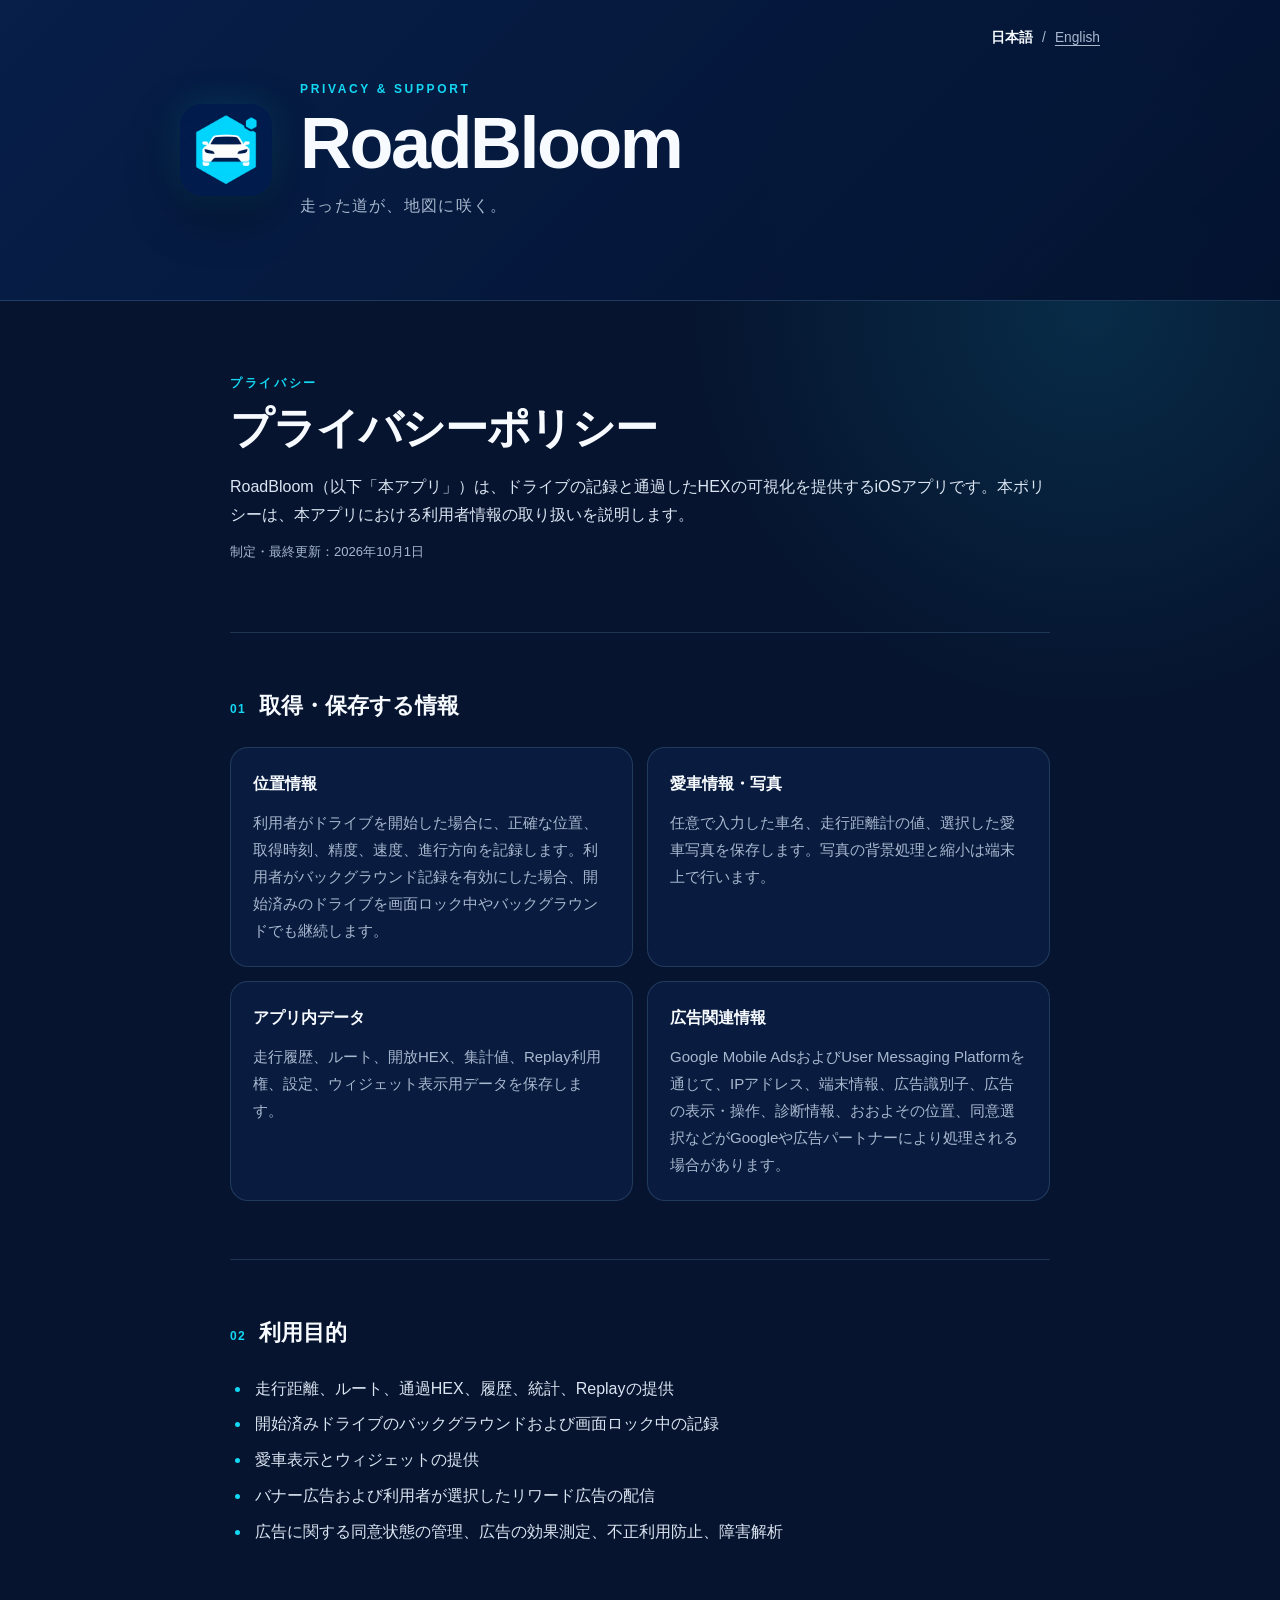
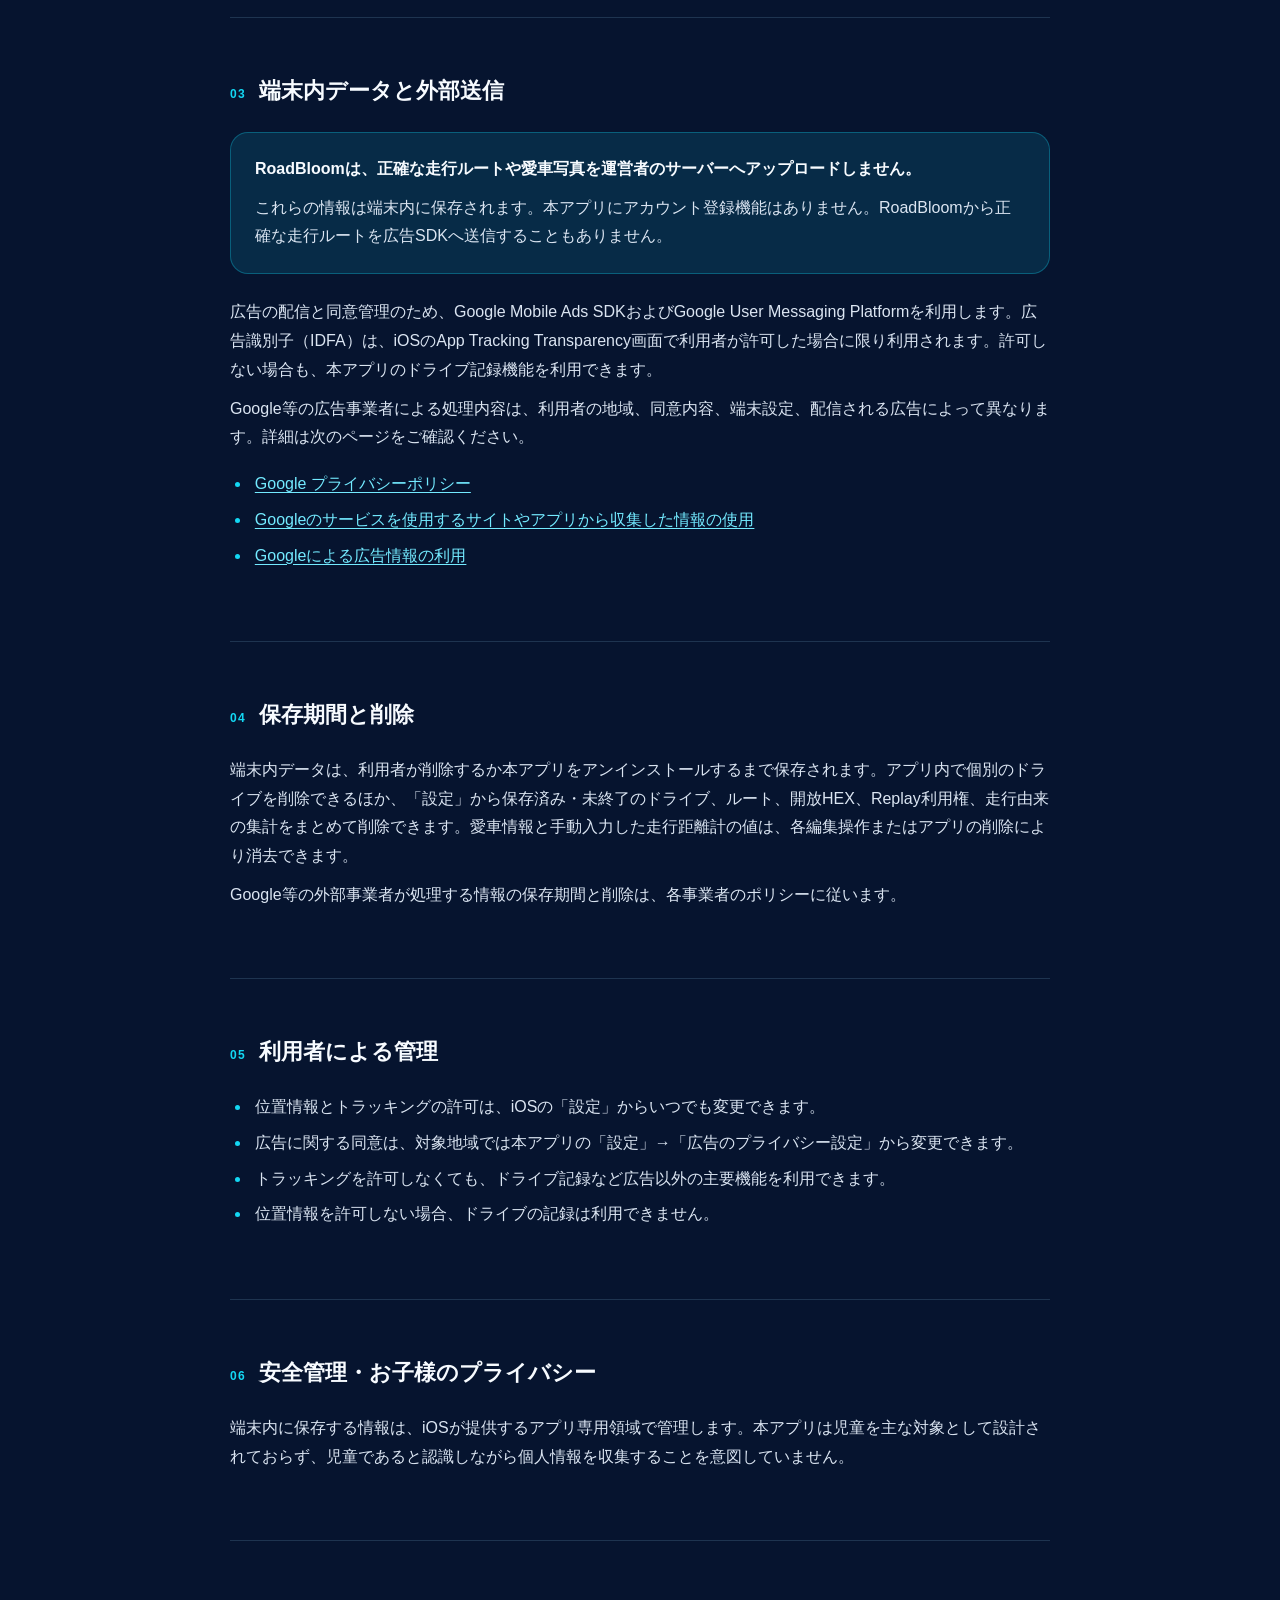
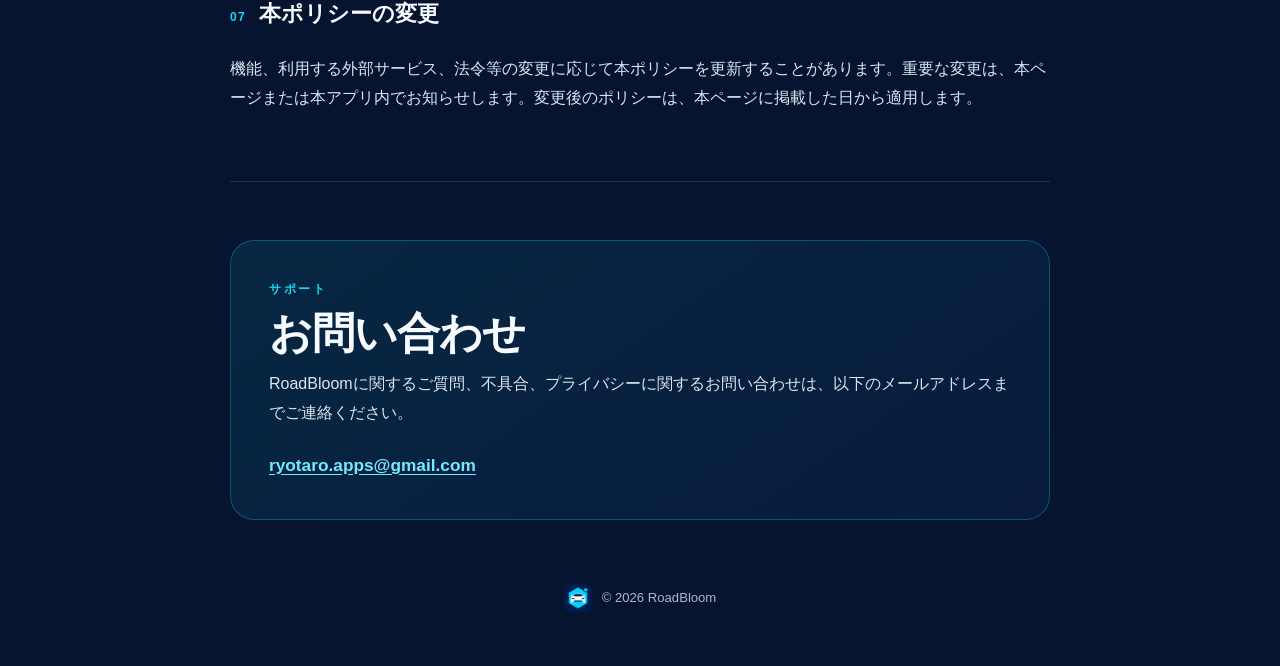
==== index.html @ 452a44c5 "Publish RoadBloom privacy policy" ====
<!doctype html>
<html lang="ja">
<head>
  <meta charset="utf-8">
  <meta name="viewport" content="width=device-width, initial-scale=1">
  <meta name="description" content="RoadBloomのプライバシーポリシーとサポート情報">
  <meta name="theme-color" content="#071a3d">
  <link rel="canonical" href="https://tarochi94.github.io/roadbloom-privacy/">
  <link rel="alternate" hreflang="en" href="https://tarochi94.github.io/roadbloom-privacy/en.html">
  <link rel="icon" href="./app-icon.png">
  <link rel="stylesheet" href="./styles.css">
  <title>プライバシーポリシー | RoadBloom</title>
</head>
<body>
  <header class="hero">
    <div class="hero-inner">
      <nav class="language" aria-label="言語">
        <span aria-current="page">日本語</span>
        <span aria-hidden="true">/</span>
        <a href="./en.html" lang="en">English</a>
      </nav>
      <img class="app-icon" src="./app-icon.png" width="92" height="92" alt="RoadBloomアプリアイコン">
      <div>
        <p class="eyebrow">PRIVACY &amp; SUPPORT</p>
        <h1>RoadBloom</h1>
        <p class="tagline">走った道が、地図に咲く。</p>
      </div>
    </div>
  </header>

  <main>
    <section class="intro" aria-labelledby="privacy-title">
      <p class="kicker">プライバシー</p>
      <h2 id="privacy-title">プライバシーポリシー</h2>
      <p>RoadBloom（以下「本アプリ」）は、ドライブの記録と通過したHEXの可視化を提供するiOSアプリです。本ポリシーは、本アプリにおける利用者情報の取り扱いを説明します。</p>
      <p class="updated">制定・最終更新：2026年10月1日</p>
    </section>

    <section>
      <h3><span>01</span>取得・保存する情報</h3>
      <div class="grid">
        <article class="card">
          <h4>位置情報</h4>
          <p>利用者がドライブを開始した場合に、正確な位置、取得時刻、精度、速度、進行方向を記録します。利用者がバックグラウンド記録を有効にした場合、開始済みのドライブを画面ロック中やバックグラウンドでも継続します。</p>
        </article>
        <article class="card">
          <h4>愛車情報・写真</h4>
          <p>任意で入力した車名、走行距離計の値、選択した愛車写真を保存します。写真の背景処理と縮小は端末上で行います。</p>
        </article>
        <article class="card">
          <h4>アプリ内データ</h4>
          <p>走行履歴、ルート、開放HEX、集計値、Replay利用権、設定、ウィジェット表示用データを保存します。</p>
        </article>
        <article class="card">
          <h4>広告関連情報</h4>
          <p>Google Mobile AdsおよびUser Messaging Platformを通じて、IPアドレス、端末情報、広告識別子、広告の表示・操作、診断情報、おおよその位置、同意選択などがGoogleや広告パートナーにより処理される場合があります。</p>
        </article>
      </div>
    </section>

    <section>
      <h3><span>02</span>利用目的</h3>
      <ul>
        <li>走行距離、ルート、通過HEX、履歴、統計、Replayの提供</li>
        <li>開始済みドライブのバックグラウンドおよび画面ロック中の記録</li>
        <li>愛車表示とウィジェットの提供</li>
        <li>バナー広告および利用者が選択したリワード広告の配信</li>
        <li>広告に関する同意状態の管理、広告の効果測定、不正利用防止、障害解析</li>
      </ul>
    </section>

    <section>
      <h3><span>03</span>端末内データと外部送信</h3>
      <div class="notice">
        <strong>RoadBloomは、正確な走行ルートや愛車写真を運営者のサーバーへアップロードしません。</strong>
        <p>これらの情報は端末内に保存されます。本アプリにアカウント登録機能はありません。RoadBloomから正確な走行ルートを広告SDKへ送信することもありません。</p>
      </div>
      <p>広告の配信と同意管理のため、Google Mobile Ads SDKおよびGoogle User Messaging Platformを利用します。広告識別子（IDFA）は、iOSのApp Tracking Transparency画面で利用者が許可した場合に限り利用されます。許可しない場合も、本アプリのドライブ記録機能を利用できます。</p>
      <p>Google等の広告事業者による処理内容は、利用者の地域、同意内容、端末設定、配信される広告によって異なります。詳細は次のページをご確認ください。</p>
      <ul class="links">
        <li><a href="https://policies.google.com/privacy">Google プライバシーポリシー</a></li>
        <li><a href="https://policies.google.com/technologies/partner-sites">Googleのサービスを使用するサイトやアプリから収集した情報の使用</a></li>
        <li><a href="https://policies.google.com/technologies/ads">Googleによる広告情報の利用</a></li>
      </ul>
    </section>

    <section>
      <h3><span>04</span>保存期間と削除</h3>
      <p>端末内データは、利用者が削除するか本アプリをアンインストールするまで保存されます。アプリ内で個別のドライブを削除できるほか、「設定」から保存済み・未終了のドライブ、ルート、開放HEX、Replay利用権、走行由来の集計をまとめて削除できます。愛車情報と手動入力した走行距離計の値は、各編集操作またはアプリの削除により消去できます。</p>
      <p>Google等の外部事業者が処理する情報の保存期間と削除は、各事業者のポリシーに従います。</p>
    </section>

    <section>
      <h3><span>05</span>利用者による管理</h3>
      <ul>
        <li>位置情報とトラッキングの許可は、iOSの「設定」からいつでも変更できます。</li>
        <li>広告に関する同意は、対象地域では本アプリの「設定」→「広告のプライバシー設定」から変更できます。</li>
        <li>トラッキングを許可しなくても、ドライブ記録など広告以外の主要機能を利用できます。</li>
        <li>位置情報を許可しない場合、ドライブの記録は利用できません。</li>
      </ul>
    </section>

    <section>
      <h3><span>06</span>安全管理・お子様のプライバシー</h3>
      <p>端末内に保存する情報は、iOSが提供するアプリ専用領域で管理します。本アプリは児童を主な対象として設計されておらず、児童であると認識しながら個人情報を収集することを意図していません。</p>
    </section>

    <section>
      <h3><span>07</span>本ポリシーの変更</h3>
      <p>機能、利用する外部サービス、法令等の変更に応じて本ポリシーを更新することがあります。重要な変更は、本ページまたは本アプリ内でお知らせします。変更後のポリシーは、本ページに掲載した日から適用します。</p>
    </section>

    <section id="support" class="support">
      <p class="kicker">サポート</p>
      <h2>お問い合わせ</h2>
      <p>RoadBloomに関するご質問、不具合、プライバシーに関するお問い合わせは、以下のメールアドレスまでご連絡ください。</p>
      <a class="email" href="mailto:ryotaro.apps@gmail.com">ryotaro.apps@gmail.com</a>
    </section>
  </main>

  <footer>
    <img src="./app-icon.png" width="28" height="28" alt="">
    <span>© 2026 RoadBloom</span>
  </footer>
</body>
</html>
---- styles.css ----
:root {
  color-scheme: dark;
  --navy: #06142f;
  --navy-soft: #0b2149;
  --cyan: #13d7f3;
  --cyan-soft: rgba(19, 215, 243, .12);
  --white: #f7fbff;
  --muted: #a8b8cf;
  --line: rgba(153, 218, 255, .16);
  --card: rgba(12, 34, 73, .64);
}

* { box-sizing: border-box; }
html { scroll-behavior: smooth; }
body {
  margin: 0;
  color: var(--white);
  background:
    radial-gradient(circle at 85% 8%, rgba(19, 215, 243, .12), transparent 25rem),
    var(--navy);
  font-family: -apple-system, BlinkMacSystemFont, "Hiragino Sans", "Yu Gothic", "Segoe UI", sans-serif;
  line-height: 1.8;
  -webkit-font-smoothing: antialiased;
}

a { color: #73eaff; text-underline-offset: .2em; }
a:hover { color: #baf6ff; }

.hero {
  border-bottom: 1px solid var(--line);
  background: linear-gradient(135deg, rgba(7, 33, 79, .82), rgba(3, 18, 47, .94));
}

.hero-inner {
  position: relative;
  width: min(920px, calc(100% - 40px));
  min-height: 300px;
  margin: 0 auto;
  display: flex;
  align-items: center;
  gap: 28px;
}

.language {
  position: absolute;
  top: 26px;
  right: 0;
  display: flex;
  gap: 9px;
  color: var(--muted);
  font-size: .86rem;
}

.language a { color: var(--muted); }
.language [aria-current="page"] { color: var(--white); font-weight: 700; }

.app-icon {
  border-radius: 22px;
  box-shadow: 0 18px 50px rgba(0, 0, 0, .34), 0 0 34px rgba(19, 215, 243, .16);
}

.eyebrow, .kicker {
  margin: 0 0 6px;
  color: var(--cyan);
  font-size: .75rem;
  font-weight: 800;
  letter-spacing: .22em;
  text-transform: uppercase;
}

h1 {
  margin: 0;
  font-size: clamp(2.4rem, 8vw, 4.5rem);
  line-height: 1;
  letter-spacing: -.035em;
}

.tagline { margin: 13px 0 0; color: var(--muted); letter-spacing: .08em; }

main { width: min(820px, calc(100% - 40px)); margin: 0 auto; }
section { padding: 58px 0; border-bottom: 1px solid var(--line); }
.intro { padding-top: 72px; }

h2 {
  margin: 0 0 18px;
  font-size: clamp(1.8rem, 5vw, 2.7rem);
  line-height: 1.25;
  letter-spacing: -.025em;
}

h3 {
  display: flex;
  align-items: baseline;
  gap: 13px;
  margin: 0 0 26px;
  font-size: 1.35rem;
  line-height: 1.4;
}

h3 span { color: var(--cyan); font-size: .75rem; letter-spacing: .12em; }
h4 { margin: 0 0 8px; font-size: 1rem; }
p { margin: 10px 0; color: #dbe5f2; }
.updated { color: var(--muted); font-size: .82rem; }
ul { margin: 12px 0; padding-left: 1.3rem; color: #dbe5f2; }
li { margin: 7px 0; padding-left: .25rem; }
li::marker { color: var(--cyan); }

.grid {
  display: grid;
  grid-template-columns: repeat(2, minmax(0, 1fr));
  gap: 14px;
}

.card {
  padding: 22px;
  border: 1px solid var(--line);
  border-radius: 18px;
  background: var(--card);
}

.card p { margin-bottom: 0; color: var(--muted); font-size: .94rem; }
.notice {
  margin: 8px 0 24px;
  padding: 22px 24px;
  border: 1px solid rgba(19, 215, 243, .3);
  border-radius: 18px;
  background: var(--cyan-soft);
}
.notice strong { color: var(--white); }
.notice p { margin-bottom: 0; }
.links { margin-top: 18px; }

.support {
  margin: 58px 0;
  padding: 38px;
  border: 1px solid rgba(19, 215, 243, .28);
  border-radius: 24px;
  background: linear-gradient(145deg, rgba(19, 215, 243, .1), rgba(11, 33, 73, .55));
}

.support h2 { margin-bottom: 10px; }
.email { display: inline-block; margin-top: 12px; font-size: 1.08rem; font-weight: 800; }

footer {
  display: flex;
  align-items: center;
  justify-content: center;
  gap: 10px;
  padding: 6px 20px 54px;
  color: var(--muted);
  font-size: .82rem;
}
footer img { border-radius: 7px; }

@media (max-width: 620px) {
  .hero-inner { min-height: 320px; align-items: flex-end; padding-bottom: 48px; }
  .app-icon { width: 72px; height: 72px; border-radius: 17px; }
  .grid { grid-template-columns: 1fr; }
  .support { padding: 26px; }
}

@media (prefers-reduced-motion: reduce) {
  html { scroll-behavior: auto; }
}
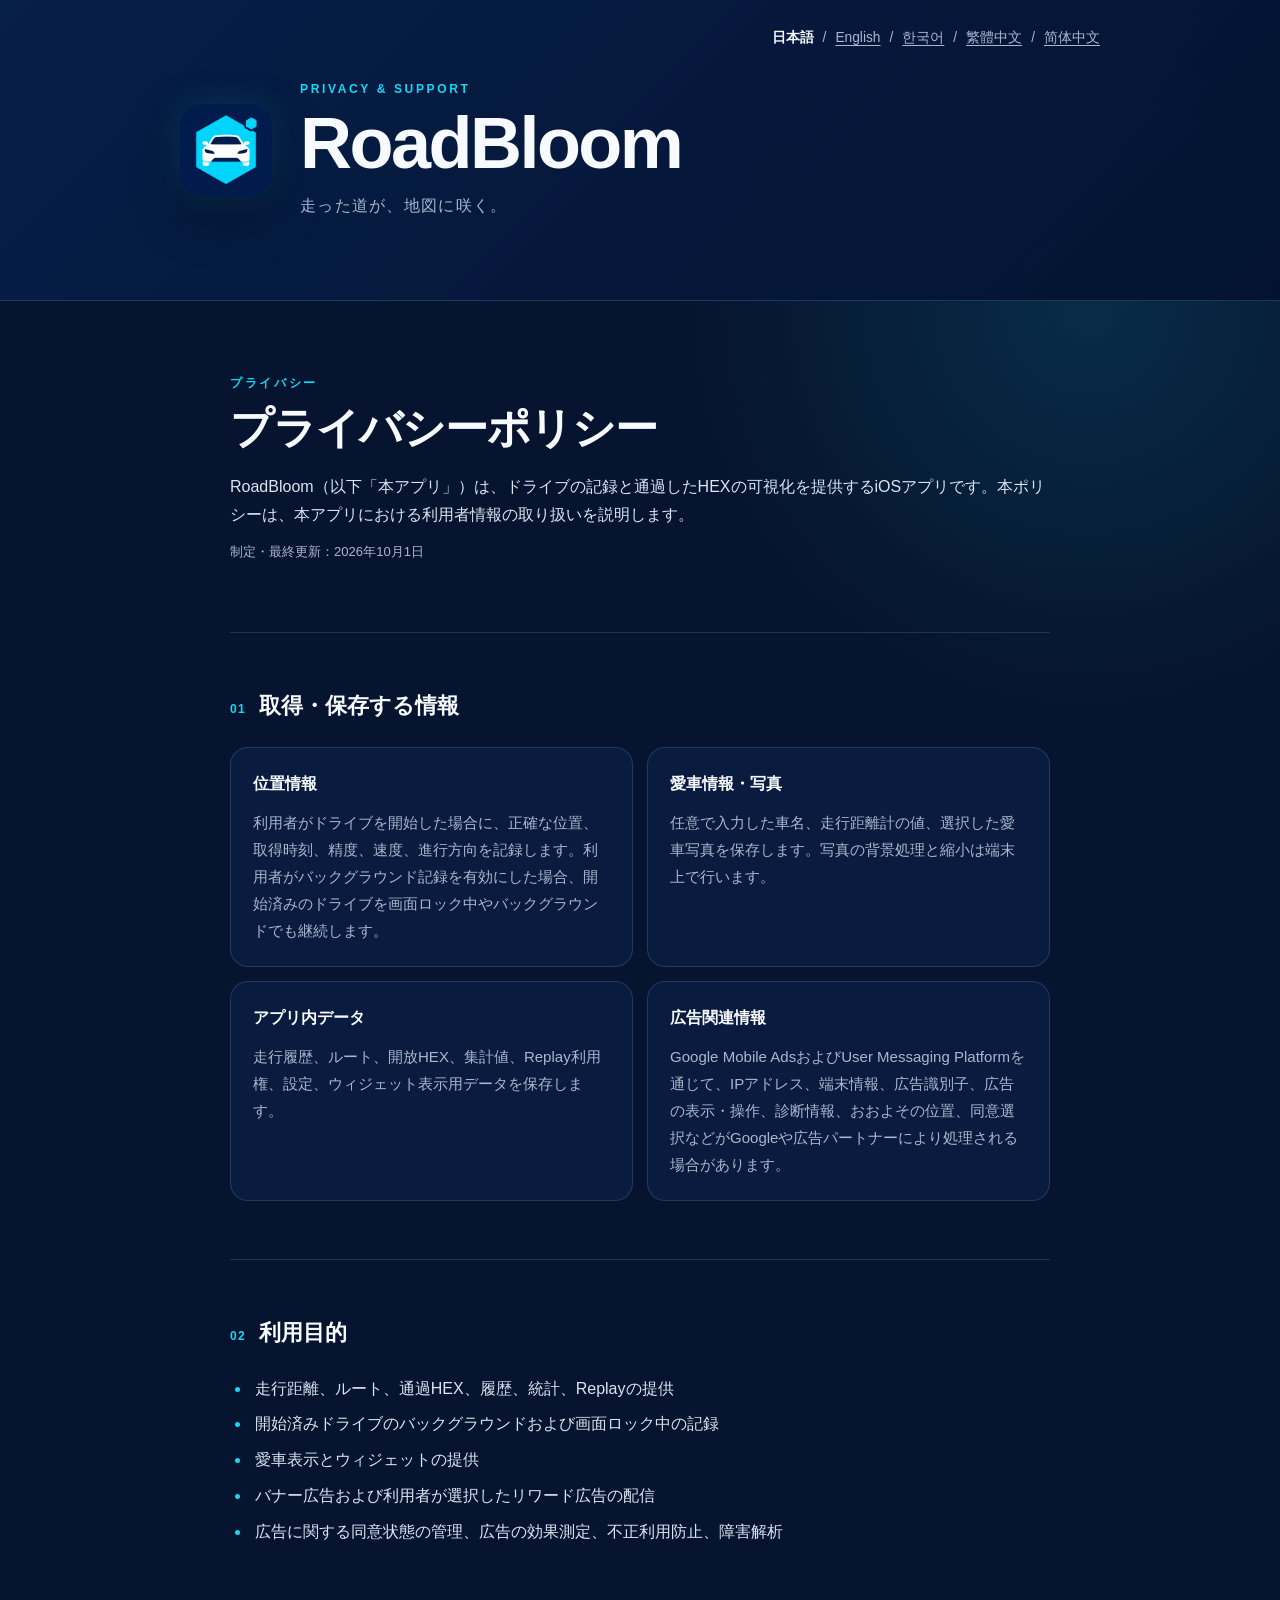
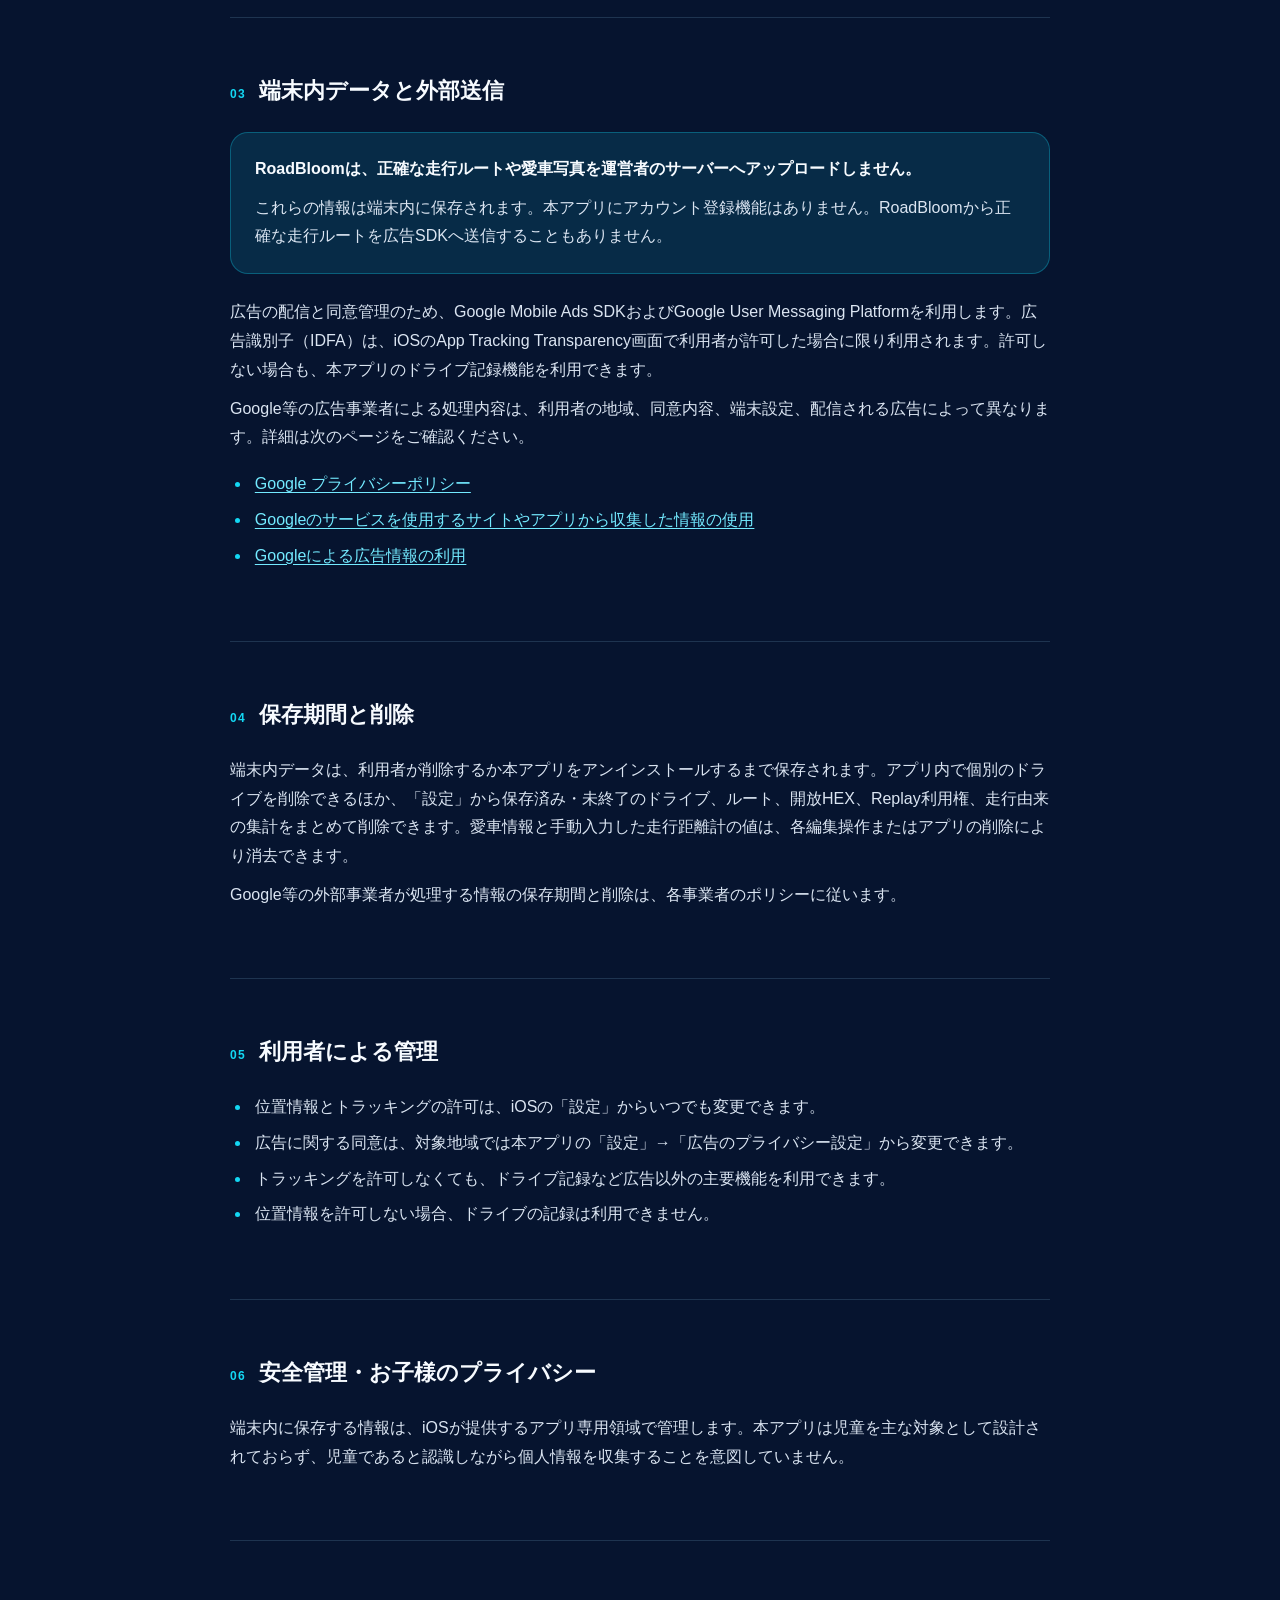
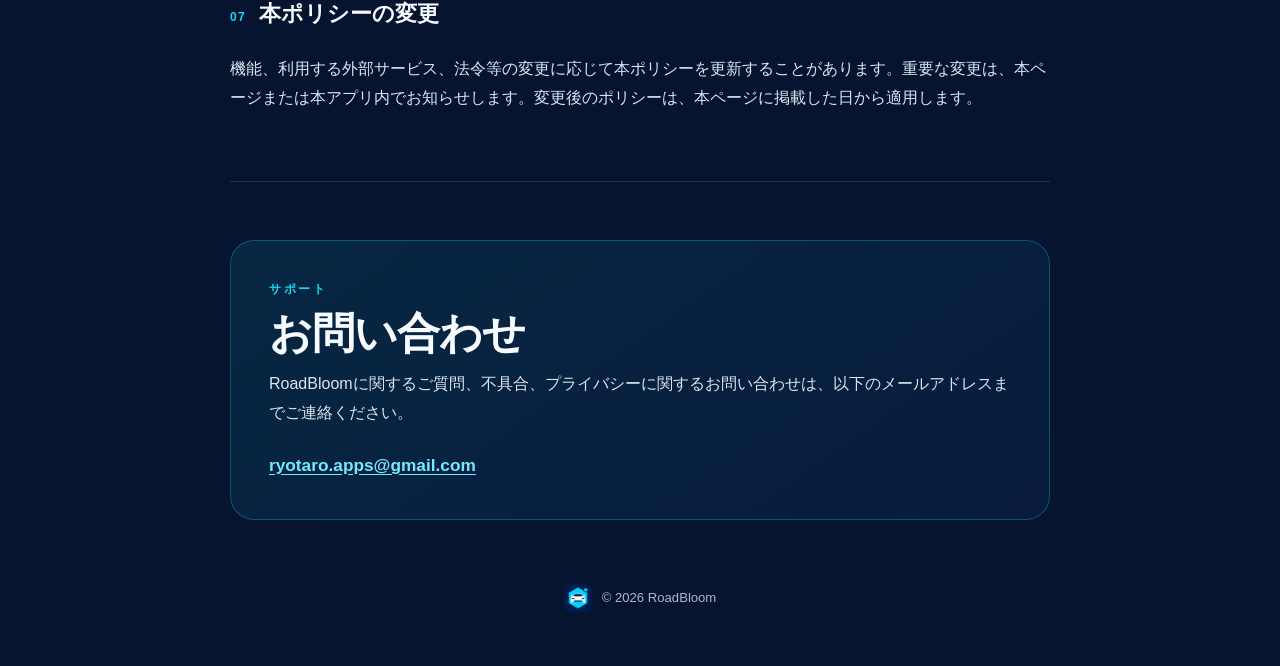
==== commit e884b081: "Add Korean and Chinese privacy translations" ====
--- a/index.html
+++ b/index.html
@@ -18,6 +18,12 @@
         <span aria-current="page">日本語</span>
         <span aria-hidden="true">/</span>
         <a href="./en.html" lang="en">English</a>
+        <span aria-hidden="true">/</span>
+        <a href="./ko.html" lang="ko">한국어</a>
+        <span aria-hidden="true">/</span>
+        <a href="./zh-Hant.html" lang="zh-Hant">繁體中文</a>
+        <span aria-hidden="true">/</span>
+        <a href="./zh-Hans.html" lang="zh-Hans">简体中文</a>
       </nav>
       <img class="app-icon" src="./app-icon.png" width="92" height="92" alt="RoadBloomアプリアイコン">
       <div>
--- a/styles.css
+++ b/styles.css
@@ -49,6 +49,8 @@
   gap: 9px;
   color: var(--muted);
   font-size: .86rem;
+  flex-wrap: wrap;
+  justify-content: flex-end;
 }
 
 .language a { color: var(--muted); }
